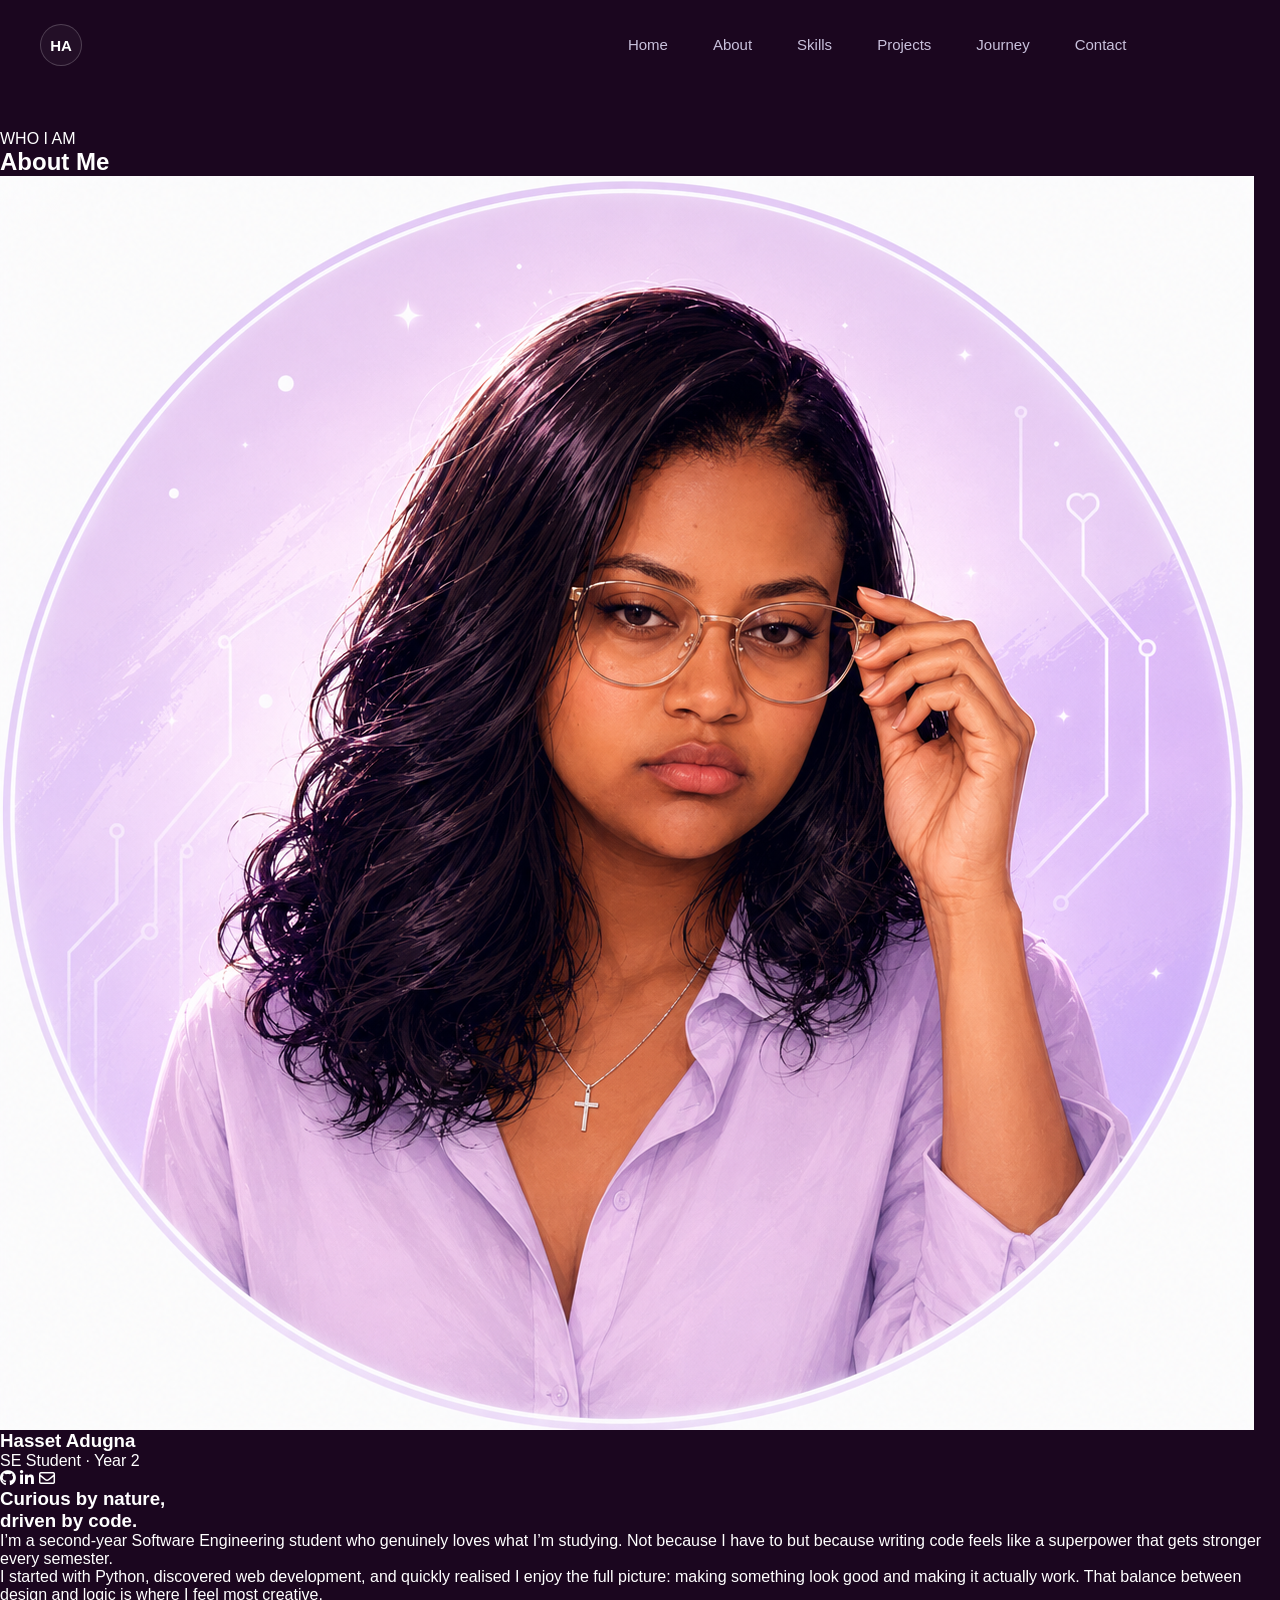
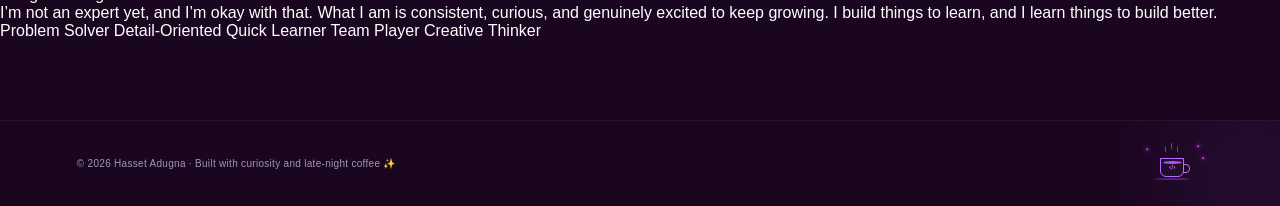
==== pages/about.html @ 0b26002d "Add about page with personal details and social links" ====
<!DOCTYPE html>
<html lang="en">

<head>
    <meta charset="UTF-8">
    <meta name="viewport" content="width=device-width, initial-scale=1.0">
    <title>About Hasset</title>
    <link rel="stylesheet" href="../css/global.css">
    <link rel="stylesheet" href="../css/about.css">
    <link rel="stylesheet" href="https://cdnjs.cloudflare.com/ajax/libs/font-awesome/6.5.2/css/all.min.css">
</head>

<body>

    <header>

        <div class="logo">
            HA
        </div>

        <nav id="navbar">

            <ul>

                <li><a href="../index.html">Home</a></li>

                <li><a href="about.html">About</a></li>

                <li><a href="skills.html">Skills</a></li>

                <li><a href="projects.html">Projects</a></li>

                <li><a href="journey.html">Journey</a></li>

                <li><a href="contact.html">Contact</a></li>

            </ul>

        </nav>

        <div class="menu-toggle" id="menuToggle">

            <span></span>
            <span></span>
            <span></span>

        </div>

    </header>

    <!-- About Content -->

    <section class="about-section" id="about">

        <!-- Background Glow -->
        <div class="about-glow"></div>

        <div class="about-container">

            <!-- SECTION TITLE -->

            <div class="section-title">

                <span class="small-title">
                    WHO I AM
                </span>

                <h2>
                    About Me
                </h2>

                <div class="title-line"></div>

            </div>


            <!-- CONTENT -->

            <div class="about-content">

                <!-- LEFT SIDE -->

                <div class="about-left">

                    <div class="profile-card">

                        <img src="../images/profile/pp.png" alt="Hasset">

                        <div class="card-overlay">

                            <h3>
                                Hasset Adugna
                            </h3>

                            <p>
                                SE Student · Year 2
                            </p>

                        </div>

                    </div>


                    <!-- SOCIALS -->

                    <div class="socials">

                        <a href="https://github.com/Hassetam">
                            <i class="fa-brands fa-github"></i>
                        </a>

                        <a href="https://www.linkedin.com/in/hasset-maemer-909b4a376/">
                            <i class="fa-brands fa-linkedin-in"></i>
                        </a>

                        <a href="adugnahasset@gmail.com">
                            <i class="fa-regular fa-envelope"></i>
                        </a>

                    </div>

                </div>


                <!-- DIVIDER -->

                <div class="divider"></div>


                <!-- RIGHT SIDE -->

                <div class="about-right">

                    <h3>

                        Curious by nature,
                        <br>
                        driven by code.

                    </h3>

                    <p>

                        I’m a second-year Software Engineering student who genuinely
                        loves what I’m studying. Not because I have to but
                        because writing code feels like a superpower that gets
                        stronger every semester.

                    </p>

                    <p>

                        I started with Python, discovered web development,
                        and quickly realised I enjoy the full picture:
                        making something look good and making it actually work.
                        That balance between design and logic is where I feel
                        most creative.

                    </p>

                    <p>

                        I’m not an expert yet, and I’m okay with that.
                        What I am is consistent, curious, and genuinely excited
                        to keep growing. I build things to learn,
                        and I learn things to build better.

                    </p>


                    <!-- TAGS -->

                    <div class="qualities">

                        <span>Problem Solver</span>

                        <span>Detail-Oriented</span>

                        <span>Quick Learner</span>

                        <span>Team Player</span>

                        <span>Creative Thinker</span>

                    </div>

                </div>

            </div>

        </div>

    </section>
    <footer class="footer">

        <div class="footer-container">

            <div class="footer-left">

                <p>

                    © 2026 Hasset Adugna · Built with curiosity and late-night coffee ✨

                </p>

            </div>


            <div class="footer-right">

                <div class="coffee">

                    <div class="steam steam1"></div>
                    <div class="steam steam2"></div>
                    <div class="steam steam3"></div>

                    <div class="cup">

                        <i class="fa-solid fa-code"></i>

                    </div>

                    <div class="handle"></div>

                    <div class="plate"></div>

                    <span class="sparkle s1">✦</span>
                    <span class="sparkle s2">✦</span>
                    <span class="sparkle s3">✦</span>

                </div>

            </div>

        </div>

    </footer>

    <script src="js/script.js"></script>
</body>

</html>
---- css/global.css ----
/* GLOBAL RESET */

* {
  margin: 0;
  padding: 0;
  box-sizing: border-box;
}

@import url("https://fonts.googleapis.com/css2?family=Poppins:wght@300;400;500;600;700;800&display=swap");

/* HTML */

html {
  scroll-behavior: smooth;
}

/* BODY */

body {
  min-height: 100vh;

  font-family: Arial, Helvetica, sans-serif;

  background: #1b061f;

  color: white;

  overflow-x: hidden;
}

/* IMAGES */

img {
  max-width: 100%;
  display: block;
}

/* LINKS */

a {
  color: inherit;
  text-decoration: none;
}

/* BUTTONS & FORM ELEMENTS */

button,
input,
textarea {
  font: inherit;
}

button {
  border: none;
  cursor: pointer;
}

/* HEADER */

header {
  width: 88%;
  margin-bottom: 40px;

  height: 90px;

  display: flex;
  justify-content: space-between;
  align-items: center;

  position: relative;
  z-index: 100;
}

.logo {
  width: 42px;
  height: 42px;
  margin-left: 40px;

  border-radius: 50%;
  border: 1px solid rgba(255, 255, 255, 0.2);

  display: flex;
  justify-content: center;
  align-items: center;
  color: white;
  font-weight: 600;
  font-size: 15px;
  background: rgba(255, 255, 255, 0.04);
}

nav ul {
  display: flex;
  list-style: none;
  gap: 45px;
}

nav a {
  color: #c9c1dc;
  text-decoration: none;

  font-size: 15px;

  transition: 0.3s;
}

nav a:hover {
  color: white;
}

/* HAMBURGER */

.menu-toggle {
  width: 35px;
  height: 28px;

  display: none;

  flex-direction: column;
  justify-content: space-between;

  cursor: pointer;
}

.menu-toggle span {
  height: 3px;

  border-radius: 10px;

  background: white;

  transition: 0.35s;
}

.menu-toggle.active span:nth-child(1) {
  transform: translateY(12px) rotate(45deg);
}

.menu-toggle.active span:nth-child(2) {
  opacity: 0;
}

.menu-toggle.active span:nth-child(3) {
  transform: translateY(-12px) rotate(-45deg);
}

/* FOOTER */

.footer {
  margin-top: 80px;
  background-color: #1b061f;

  border-top: 1px solid rgba(255, 255, 255, 0.06);

  /* Reduced from 40px to 20px */
  padding: 20px 0;

  overflow: hidden;

  position: relative;
}

/* FOOTER GLOW */

.footer::before {
  content: "";

  position: absolute;

  width: 220px;
  height: 220px;

  border-radius: 50%;

  background: radial-gradient(
    circle,
    rgba(139, 92, 246, 0.16),
    transparent 70%
  );

  right: -80px;
  bottom: -80px;

  filter: blur(50px);
}

.footer-container {
  width: 88%;

  max-width: 1400px;

  margin: auto;

  display: flex;

  justify-content: space-between;

  align-items: center;

  position: relative;

  z-index: 2;
}
/* Left side */

.footer-left p {
  color: #9f95b7;

  font-size: 10px;

  letter-spacing: 0.3px;
}

/* Right side */

.footer-right {
  display: flex;

  justify-content: center;

  align-items: center;
}

/* Coffee */

.coffee {
  position: relative;

  /* Reduced from 120x90 to approximately half */
  width: 60px;
  height: 45px;

  transform-origin: center bottom;

  animation: cheers 7s ease-in-out infinite;
}

.cup {
  position: absolute;

  left: 17px;
  bottom: 9px;

  width: 24px;
  height: 19px;

  border: 1px solid #b96cff;

  border-radius: 0 0 6px 6px;

  display: flex;

  justify-content: center;

  align-items: center;

  color: #d86dff;

  background: rgba(255, 255, 255, 0.02);

  transition: 0.4s;
}

.cup::before {
  content: "";

  position: absolute;

  top: 2px;
  left: 2px;

  width: 19px;
  height: 3px;

  border-radius: 50%;

  background: linear-gradient(90deg, #8b5cf6, #d946ef);

  animation: coffeeWave 3s ease-in-out infinite;
}

.cup:hover {
  box-shadow:
    0 0 10px rgba(139, 92, 246, 0.45),
    0 0 22px rgba(217, 70, 239, 0.25);
}

.cup i {
  position: relative;

  z-index: 2;

  font-size: 5px;
}

.handle {
  position: absolute;

  left: 40px;
  bottom: 13px;

  width: 7px;
  height: 9px;

  border: 1px solid #b96cff;

  border-left: none;

  border-radius: 0 5px 5px 0;
}

.plate {
  position: absolute;

  width: 36px;
  height: 2px;

  left: 11px;
  bottom: 6px;

  border-radius: 50%;

  background: linear-gradient(90deg, #8b5cf6, #d946ef);

  opacity: 0.35;
}

.steam {
  position: absolute;

  width: 1px;
  height: 6px;

  border-radius: 30px;

  background: #d946ef;

  opacity: 0.6;

  animation: steam 3s ease-in-out infinite;
}

.steam1 {
  left: 22px;
  top: 5px;
}

.steam2 {
  left: 28px;
  top: 2px;
}

.steam3 {
  left: 34px;
  top: 5px;
}

/* sparkles */

.sparkle {
  position: absolute;

  color: #d946ef;

  font-size: 5px;

  text-shadow:
    0 0 4px #d946ef,
    0 0 8px #8b5cf6;

  animation: twinkle 2s infinite;
}

/* Smaller positions around the smaller cup */

.s1 {
  right: 3px;
  top: 2px;
}

.s2 {
  right: -2px;
  top: 14px;

  animation-delay: 0.7s;
}

.s3 {
  left: 2px;
  top: 5px;

  animation-delay: 1.4s;
}

/* ANIMATIONS */

@keyframes cheers {
  0%,
  100% {
    transform: rotate(0deg);
  }

  45% {
    transform: rotate(-5deg);
  }

  55% {
    transform: rotate(5deg);
  }

  65% {
    transform: rotate(-3deg);
  }
}

@keyframes steam {
  0% {
    opacity: 0;

    transform: translateY(4px);
  }

  50% {
    opacity: 0.7;
  }

  100% {
    opacity: 0;

    transform: translateY(-9px) translateX(2px);
  }
}

@keyframes coffeeWave {
  0%,
  100% {
    transform: rotate(0);
  }

  50% {
    transform: rotate(1deg);
  }
}

@keyframes twinkle {
  0%,
  100% {
    opacity: 0.3;

    transform: scale(0.6);
  }

  50% {
    opacity: 1;

    transform: scale(1.3);
  }
}

/* Responsiveness */

@media (max-width: 1100px) {
  header {
    width: 92%;
  }

  nav ul {
    gap: 25px;
  }

  nav a {
    font-size: 14px;
  }
}

@media (max-width: 768px) {
  /* header */
  header {
    display: flex;
  }

  .menu-toggle {
    display: flex;
  }

  nav {
    position: absolute;

    top: 90px;
    left: 0;

    width: 100%;

    background: rgba(24, 5, 47, 0.98);

    backdrop-filter: blur(20px);

    border-radius: 20px;

    overflow: hidden;

    max-height: 0;

    transition: 0.45s;
  }

  nav.active {
    max-height: 500px;
  }

  nav ul {
    flex-direction: column;

    gap: 0;
  }

  nav li {
    text-align: center;

    padding: 18px 0;

    border-bottom: 1px solid rgba(255, 255, 255, 0.06);
  }

  /* footer */
  .footer {
    padding: 15px 0;
  }

  .footer-container {
    width: 88%;
  }

  .footer-left p {
    font-size: 8px;
  }

  .coffee {
    width: 45px;
    height: 35px;
  }

  .cup {
    width: 19px;
    height: 15px;

    left: 13px;
    bottom: 7px;
  }

  .cup::before {
    width: 15px;

    height: 2px;
  }

  .cup i {
    font-size: 4px;
  }

  .handle {
    left: 31px;

    bottom: 10px;

    width: 6px;

    height: 7px;
  }

  .plate {
    width: 27px;

    left: 8px;

    bottom: 4px;
  }

  .steam1 {
    left: 16px;
  }

  .steam2 {
    left: 21px;
  }

  .steam3 {
    left: 26px;
  }

  .sparkle {
    font-size: 4px;
  }
}
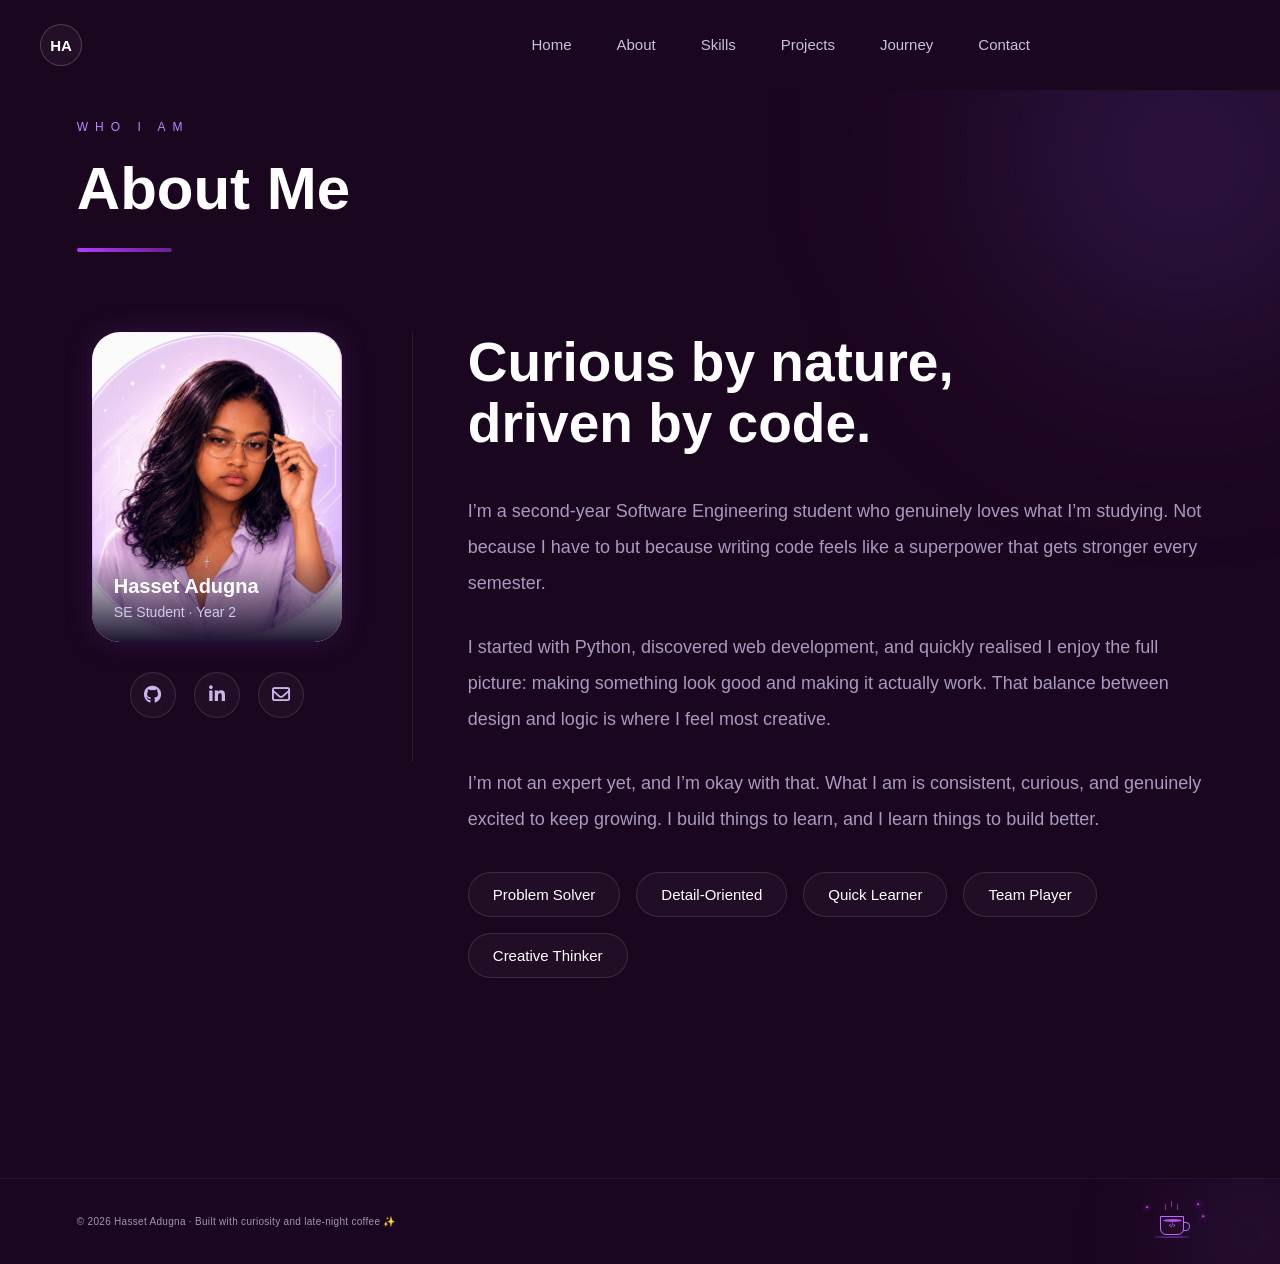
==== commit ba7763f5: "Add about page styles and fix script path in about.html" ====
--- a/pages/about.html
+++ b/pages/about.html
@@ -236,7 +236,7 @@
 
     </footer>
 
-    <script src="js/script.js"></script>
+    <script src="../js/script.js"></script>
 </body>
 
 </html>
--- a/css/about.css
+++ b/css/about.css
@@ -0,0 +1,557 @@
+header {
+  position: fixed;
+  z-index: 1000;
+  background: #1b061f;
+  width: 100%;
+}
+
+nav {
+  padding-right: 250px;
+}
+
+.about-section {
+  position: relative;
+
+  min-height: 100vh;
+
+  padding: 120px 0;
+
+  overflow: hidden;
+}
+
+.about-glow {
+  position: absolute;
+
+  width: 550px;
+  height: 550px;
+
+  right: -180px;
+  top: -120px;
+
+  border-radius: 50%;
+
+  background: radial-gradient(
+    circle,
+    rgba(139, 92, 246, 0.25) 0%,
+    rgba(139, 92, 246, 0.08) 45%,
+    transparent 75%
+  );
+
+  filter: blur(100px);
+
+  z-index: 0;
+}
+
+/* CONTAINER */
+
+.about-container {
+  width: 88%;
+
+  max-width: 1400px;
+
+  margin: auto;
+
+  position: relative;
+
+  z-index: 2;
+}
+
+/* TITLE */
+
+.section-title {
+  margin-bottom: 80px;
+}
+
+.small-title {
+  display: block;
+
+  color: #bb86ff;
+
+  letter-spacing: 7px;
+
+  font-size: 12px;
+
+  font-weight: 500;
+
+  margin-bottom: 20px;
+}
+
+.section-title h2 {
+  font-size: 60px;
+
+  font-weight: 700;
+
+  color: white;
+}
+
+.title-line {
+  width: 95px;
+
+  height: 4px;
+
+  margin-top: 25px;
+
+  border-radius: 10px;
+
+  background: linear-gradient(to right, #b13cff, transparent);
+}
+
+.about-content {
+  display: flex;
+
+  justify-content: space-between;
+
+  align-items: flex-start;
+
+  gap: 55px;
+}
+
+/* LEFT SIDE */
+
+.about-left {
+  width: 280px;
+
+  display: flex;
+
+  flex-direction: column;
+
+  align-items: center;
+}
+
+/* PROFILE CARD */
+
+.profile-card {
+  width: 250px;
+
+  height: 310px;
+
+  border-radius: 28px;
+
+  overflow: hidden;
+
+  position: relative;
+
+  box-shadow: 0 0 30px rgba(138, 92, 246, 0.15);
+}
+
+.profile-card img {
+  width: 100%;
+
+  height: 100%;
+
+  object-fit: cover;
+}
+
+.card-overlay {
+  position: absolute;
+
+  bottom: 0;
+
+  left: 0;
+
+  width: 100%;
+
+  padding: 22px;
+
+  background: linear-gradient(to top, rgba(18, 8, 38, 0.95), transparent);
+}
+
+.card-overlay h3 {
+  color: white;
+
+  font-size: 20px;
+
+  margin-bottom: 6px;
+}
+
+.card-overlay p {
+  color: #d2c7ea;
+
+  font-size: 14px;
+}
+
+/* SOCIALS */
+
+.socials {
+  margin-top: 30px;
+
+  display: flex;
+
+  gap: 18px;
+}
+
+.socials a {
+  width: 46px;
+
+  height: 46px;
+
+  border-radius: 50%;
+
+  display: flex;
+
+  justify-content: center;
+
+  align-items: center;
+
+  text-decoration: none;
+
+  color: #c8b8ea;
+
+  border: 1px solid rgba(255, 255, 255, 0.12);
+
+  background: rgba(255, 255, 255, 0.03);
+
+  transition: 0.35s;
+}
+
+.socials a i {
+  font-size: 18px;
+}
+
+/* DIVIDER */
+
+.divider {
+  width: 1px;
+
+  min-height: 430px;
+
+  background: rgba(255, 255, 255, 0.08);
+}
+
+/* RIGHT SIDE */
+
+.about-right {
+  flex: 1;
+}
+
+.about-right h3 {
+  font-size: 55px;
+
+  line-height: 1.1;
+
+  color: white;
+
+  margin-bottom: 40px;
+
+  font-weight: 700;
+}
+
+.about-right p {
+  color: #a89abf;
+
+  font-size: 18px;
+
+  line-height: 2;
+
+  margin-bottom: 28px;
+}
+
+/* QUALITY TAGS */
+
+.qualities {
+  display: flex;
+
+  flex-wrap: wrap;
+
+  gap: 16px;
+
+  margin-top: 35px;
+}
+
+.qualities span {
+  padding: 13px 24px;
+
+  border-radius: 35px;
+
+  border: 1px solid rgba(255, 255, 255, 0.12);
+
+  background: rgba(255, 255, 255, 0.03);
+
+  color: white;
+
+  font-size: 15px;
+
+  font-weight: 500;
+
+  transition: 0.35s;
+}
+
+/* HOVER EFFECTS */
+
+.profile-card {
+  transition: 0.4s;
+}
+
+.profile-card:hover {
+  transform: translateY(-8px);
+
+  box-shadow: 0 20px 50px rgba(160, 95, 255, 0.28);
+}
+
+.socials a:hover {
+  background: #8b5cf6;
+
+  color: white;
+
+  transform: translateY(-5px);
+}
+
+.qualities span:hover {
+  background: linear-gradient(90deg, #8b5cf6, #d946ef);
+
+  border-color: transparent;
+
+  transform: translateY(-3px);
+}
+
+/* ANIMATIONS */
+
+.about-glow {
+  animation: glowMove 8s ease-in-out infinite alternate;
+}
+
+@keyframes glowMove {
+  from {
+    transform: translate(0, 0) scale(1);
+  }
+
+  to {
+    transform: translate(-40px, 40px) scale(1.15);
+  }
+}
+
+.title-line {
+  background-size: 200%;
+
+  animation: lineMove 3s linear infinite;
+}
+
+@keyframes lineMove {
+  from {
+    background-position: left;
+  }
+
+  to {
+    background-position: right;
+  }
+}
+
+.profile-card img {
+  transition: 0.6s;
+}
+
+.profile-card:hover img {
+  transform: scale(1.08);
+}
+
+.profile-card::before {
+  content: "";
+
+  position: absolute;
+
+  inset: 0;
+
+  border-radius: 28px;
+
+  padding: 1px;
+
+  background: linear-gradient(
+    135deg,
+    rgba(255, 255, 255, 0.18),
+    rgba(185, 92, 255, 0.4),
+    transparent
+  );
+
+  -webkit-mask:
+    linear-gradient(#fff 0 0) content-box,
+    linear-gradient(#fff 0 0);
+
+  -webkit-mask-composite: xor;
+
+  mask-composite: exclude;
+
+  pointer-events: none;
+}
+
+.socials a {
+  position: relative;
+
+  overflow: hidden;
+}
+
+.socials a::before {
+  content: "";
+
+  position: absolute;
+
+  width: 0;
+
+  height: 0;
+
+  border-radius: 50%;
+
+  background: rgba(255, 255, 255, 0.12);
+
+  transition: 0.5s;
+}
+
+.socials a:hover::before {
+  width: 120px;
+
+  height: 120px;
+}
+
+/* QUALITY TAGS */
+
+.qualities span {
+  position: relative;
+
+  overflow: hidden;
+}
+
+.qualities span::before {
+  content: "";
+
+  position: absolute;
+
+  left: -100%;
+
+  top: 0;
+
+  width: 100%;
+
+  height: 100%;
+
+  background: linear-gradient(
+    90deg,
+    transparent,
+    rgba(255, 255, 255, 0.15),
+    transparent
+  );
+
+  transition: 0.6s;
+}
+
+.qualities span:hover::before {
+  left: 100%;
+}
+
+/* RIGHT CONTENT */
+
+.about-right {
+  animation: fadeUp 1s ease;
+}
+
+.about-left {
+  animation: fadeLeft 1s ease;
+}
+
+@keyframes fadeLeft {
+  from {
+    opacity: 0;
+
+    transform: translateX(-40px);
+  }
+
+  to {
+    opacity: 1;
+
+    transform: translateX(0);
+  }
+}
+
+@keyframes fadeUp {
+  from {
+    opacity: 0;
+
+    transform: translateY(40px);
+  }
+
+  to {
+    opacity: 1;
+
+    transform: translateY(0);
+  }
+}
+
+/* Responsivness */
+
+@media (max-width: 1100px) {
+  .about-content {
+    flex-direction: column;
+
+    align-items: center;
+
+    text-align: center;
+  }
+
+  .divider {
+    display: none;
+  }
+
+  .about-left {
+    width: 100%;
+  }
+
+  .about-right {
+    width: 100%;
+  }
+
+  .about-right h3 {
+    font-size: 44px;
+  }
+
+  .qualities {
+    justify-content: center;
+  }
+}
+
+@media (max-width: 768px) {
+  .about-section {
+    padding: 80px 0;
+  }
+
+  .section-title {
+    text-align: center;
+  }
+
+  .section-title h2 {
+    font-size: 42px;
+  }
+
+  .title-line {
+    margin: auto;
+
+    margin-top: 20px;
+  }
+
+  .profile-card {
+    width: 220px;
+
+    height: 285px;
+  }
+
+  .about-right h3 {
+    font-size: 34px;
+  }
+
+  .about-right p {
+    font-size: 16px;
+
+    line-height: 1.8;
+  }
+
+  .qualities {
+    gap: 12px;
+  }
+
+  .qualities span {
+    font-size: 14px;
+
+    padding: 10px 18px;
+  }
+
+  .socials {
+    justify-content: center;
+  }
+}
